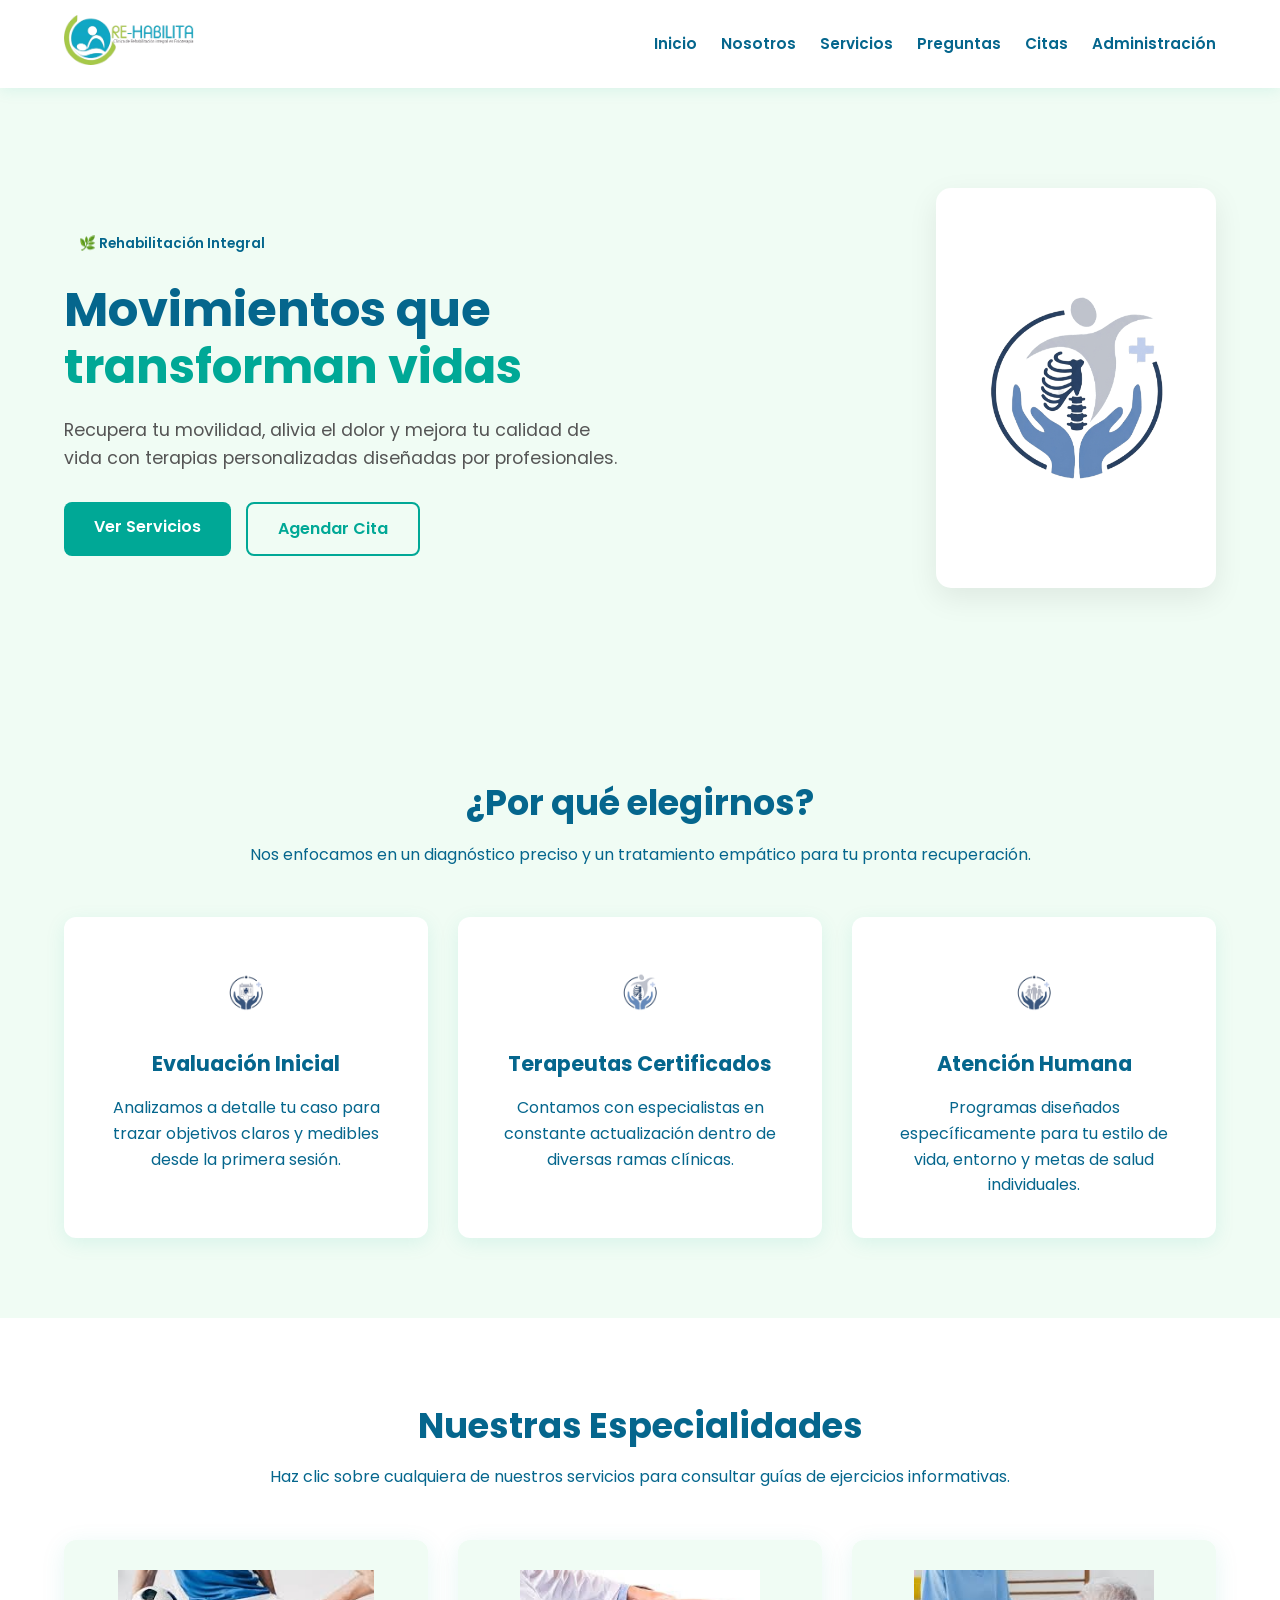
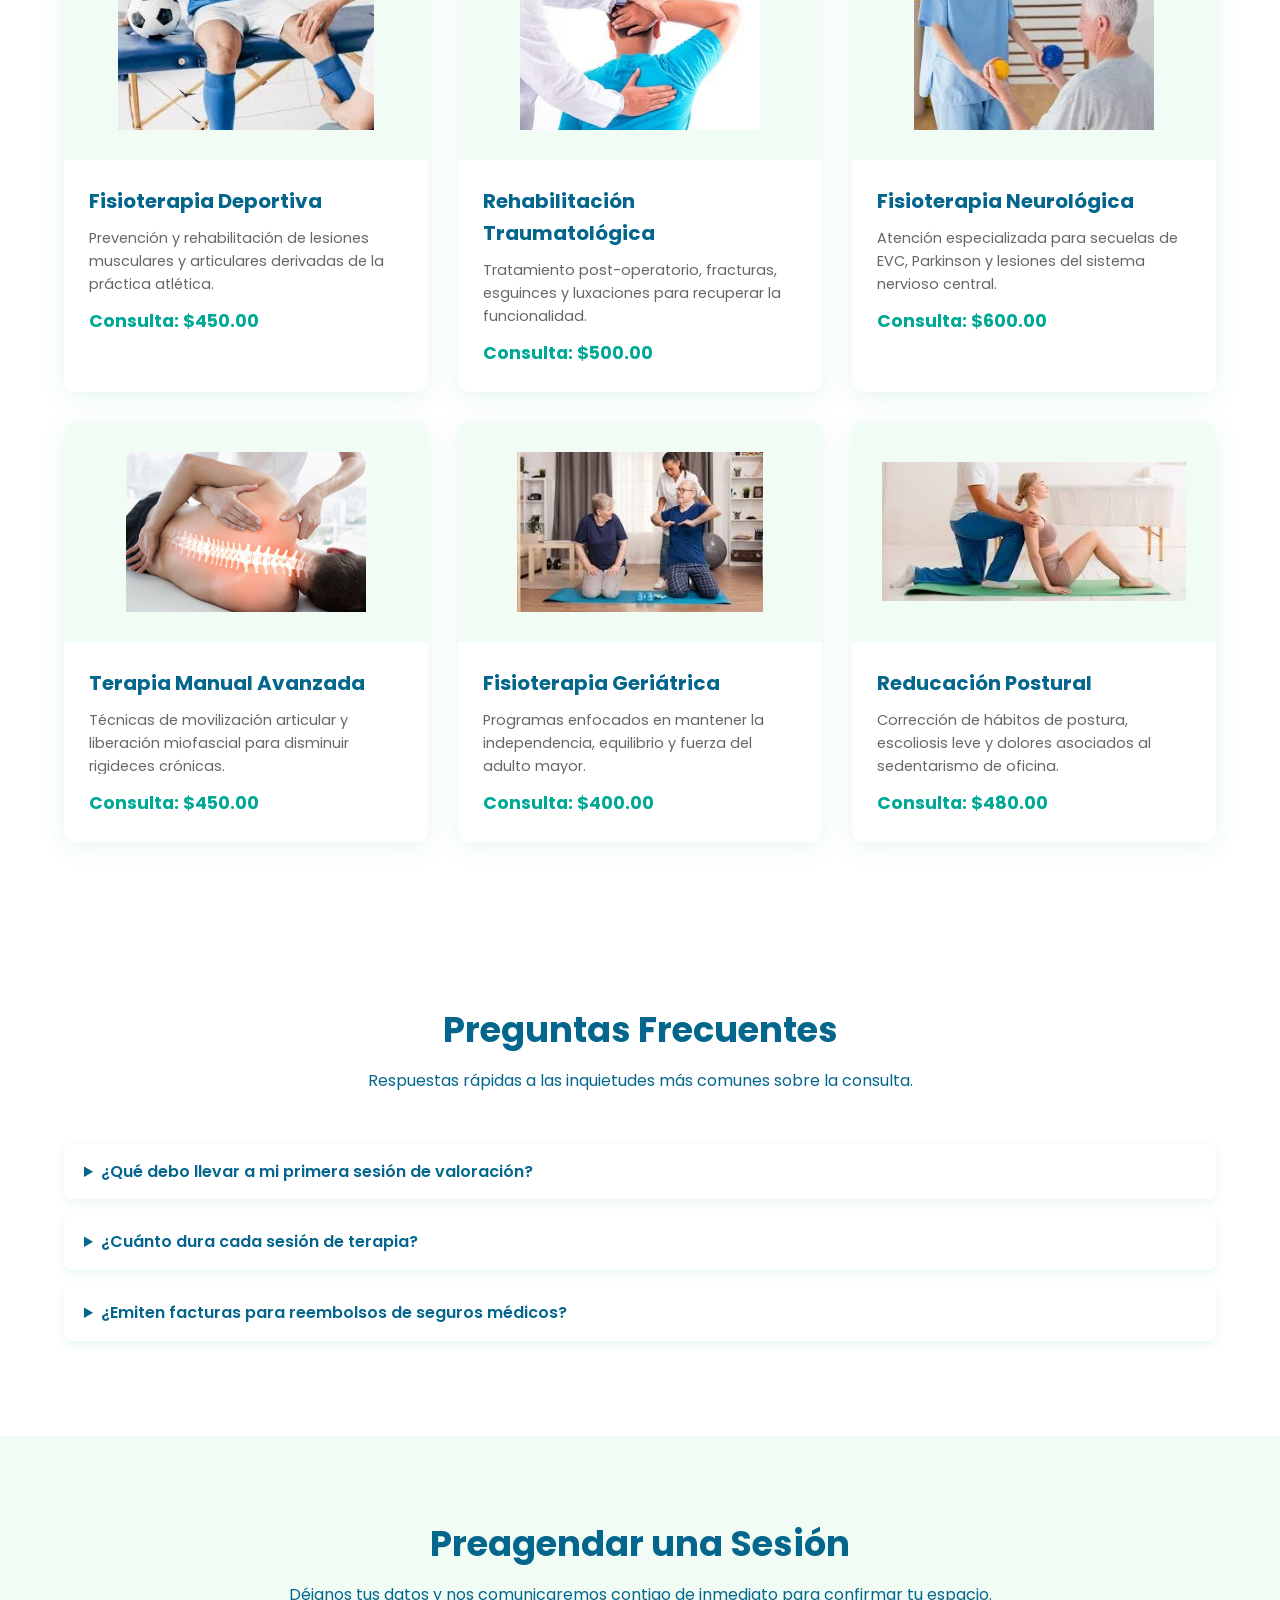
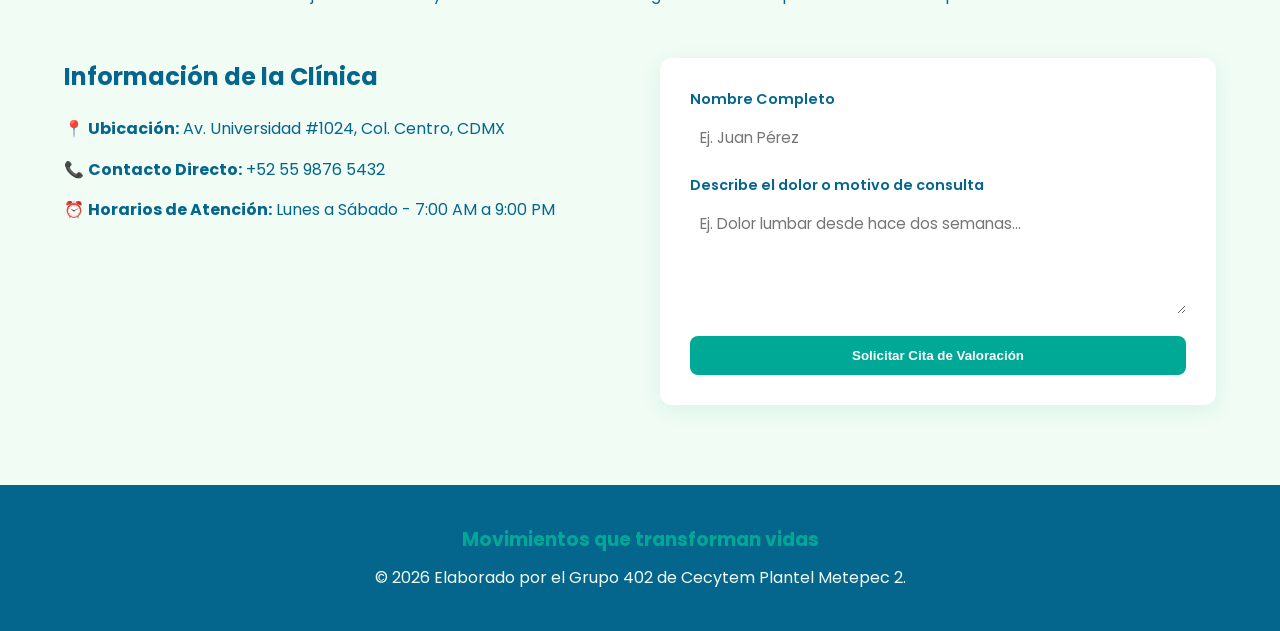
==== index.html @ 8d8dd219 "Add files via upload" ====
<!DOCTYPE html>
<html lang="es">
<head>
    <meta charset="UTF-8">
    <meta name="viewport" content="width=device-width, initial-scale=1.0">
    <title>Movimientos que transforman vidas</title>
    <link href="https://fonts.googleapis.com/css2?family=Poppins:wght@300;400;600;700&display=swap" rel="stylesheet">
    <link rel="stylesheet" href="style.css">
</head>
<body>

    <header>
        <div class="container header-content">
            <div class="logo">
                <img src="image.png" alt="Logo Clínica" class="logo-img">
            </div>
            <nav>
                <a href="#inicio">Inicio</a>
                <a href="#nosotros">Nosotros</a>
                <a href="#servicios">Servicios</a>
                <a href="#faq">Preguntas</a>
                <a href="#contacto">Citas</a>
                <a href="#" id="nav-admin">Administración</a>
            </nav>
        </div>
    </header>

    <section id="inicio" class="hero">
        <div class="container hero-container">
            <div class="hero-text">
                <span class="tag">🌿 Rehabilitación Integral</span>
                <h1>Movimientos que <br><span class="color-acento">transforman vidas</span></h1>
                <p>Recupera tu movilidad, alivia el dolor y mejora tu calidad de vida con terapias personalizadas diseñadas por profesionales.</p>
                <div class="hero-btns">
                    <a href="#servicios" class="btn btn-primary">Ver Servicios</a>
                    <a href="#contacto" class="btn btn-outline">Agendar Cita</a>
                </div>
            </div>
            <div class="hero-img">
                <a href="https://www.youtube.com/watch?v=c6lNu1JNa38" target="_blank" title="Ver video de nuestras instalaciones">
                    <img height="400" src="fisioterapeuta.png" alt="Sesión de fisioterapia interactiva" style="padding: 20px; background: var(--bg-white); border-radius: 15px;">
                </a>
            </div>
        </div>
    </section>

    <section id="nosotros" class="section bg-light">
        <div class="container">
            <div class="section-header">
                <h2 class="section-title">¿Por qué elegirnos?</h2>
                <p>Nos enfocamos en un diagnóstico preciso y un tratamiento empático para tu pronta recuperación.</p>
            </div>
            <div class="grid-3">
                <div class="benefit-card">
                    <div class="icon-wrapper">
                        <img src="sesion.png" alt="Icono Sesión" class="benefit-icon">
                    </div>
                    <h3>Evaluación Inicial</h3>
                    <p>Analizamos a detalle tu caso para trazar objetivos claros y medibles desde la primera sesión.</p>
                </div>
                <div class="benefit-card">
                    <div class="icon-wrapper">
                        <img src="fisioterapeuta.png" alt="Icono Fisioterapeuta" class="benefit-icon">
                    </div>
                    <h3>Terapeutas Certificados</h3>
                    <p>Contamos con especialistas en constante actualización dentro de diversas ramas clínicas.</p>
                </div>
                <div class="benefit-card">
                    <div class="icon-wrapper">
                        <img src="paciente.png" alt="Icono Paciente" class="benefit-icon">
                    </div>
                    <h3>Atención Humana</h3>
                    <p>Programas diseñados específicamente para tu estilo de vida, entorno y metas de salud individuales.</p>
                </div>
            </div>
        </div>
    </section>

    <section id="servicios" class="section">
        <div class="container">
            <div class="section-header">
                <h2 class="section-title">Nuestras Especialidades</h2>
                <p>Haz clic sobre cualquiera de nuestros servicios para consultar guías de ejercicios informativas.</p>
            </div>
            
            <div class="grid-3">
                <article class="card">
                    <a href="https://www.egr.es/fisioterapia-deportiva-caracteristicas/" target="_blank">
                        <div class="card-img-container">
                            <img src="deportiva.png" alt="Fisioterapia Deportiva" class="card-thumb">
                        </div>
                    </a>
                    <div class="card-body">
                        <h3>Fisioterapia Deportiva</h3>
                        <p>Prevención y rehabilitación de lesiones musculares y articulares derivadas de la práctica atlética.</p>
                        <span class="price">Consulta: $450.00</span>
                    </div>
                </article>

                <article class="card">
                    <a href="" target="_blank">
                        <div class="card-img-container">
                            <img src="traumatologica.png" alt="Rehabilitación Traumatológica" class="card-thumb">
                        </div>
                    </a>
                    <div class="card-body">
                        <h3>Rehabilitación Traumatológica</h3>
                        <p>Tratamiento post-operatorio, fracturas, esguinces y luxaciones para recuperar la funcionalidad.</p>
                        <span class="price">Consulta: $500.00</span>
                    </div>
                </article>

                <article class="card">
                    <a href="https://ejemplo.com/terapia-neurologica" target="_blank">
                        <div class="card-img-container">
                            <img src="neurologica.png" alt="Fisioterapia Neurológica" class="card-thumb">
                        </div>
                    </a>
                    <div class="card-body">
                        <h3>Fisioterapia Neurológica</h3>
                        <p>Atención especializada para secuelas de EVC, Parkinson y lesiones del sistema nervioso central.</p>
                        <span class="price">Consulta: $600.00</span>
                    </div>
                </article>

                <article class="card">
                    <a href="https://ejemplo.com/terapia-manual" target="_blank">
                        <div class="card-img-container">
                            <img src="manual.png" alt="Terapia Manual Avanzada" class="card-thumb">
                        </div>
                    </a>
                    <div class="card-body">
                        <h3>Terapia Manual Avanzada</h3>
                        <p>Técnicas de movilización articular y liberación miofascial para disminuir rigideces crónicas.</p>
                        <span class="price">Consulta: $450.00</span>
                    </div>
                </article>

                <article class="card">
                    <a href="https://ejemplo.com/fisioterapia-geriatrica" target="_blank">
                        <div class="card-img-container">
                            <img src="geriatica.png" alt="Fisioterapia Geriátrica" class="card-thumb">
                        </div>
                    </a>
                    <div class="card-body">
                        <h3>Fisioterapia Geriátrica</h3>
                        <p>Programas enfocados en mantener la independencia, equilibrio y fuerza del adulto mayor.</p>
                        <span class="price">Consulta: $400.00</span>
                    </div>
                </article>

                <article class="card">
                    <a href="https://ejemplo.com/ergonomia-postural" target="_blank">
                        <div class="card-img-container">
                            <img src="postural.png" alt="Reeducación Postural" class="card-thumb">
                        </div>
                    </a>
                    <div class="card-body">
                        <h3>Reducación Postural</h3>
                        <p>Corrección de hábitos de postura, escoliosis leve y dolores asociados al sedentarismo de oficina.</p>
                        <span class="price">Consulta: $480.00</span>
                    </div>
                </article>
            </div>
        </div>
    </section>

    <section id="faq" class="section">
        <div class="container">
            <div class="section-header">
                <h2 class="section-title">Preguntas Frecuentes</h2>
                <p>Respuestas rápidas a las inquietudes más comunes sobre la consulta.</p>
            </div>
            
            <div class="accordion">
                <details>
                    <summary>¿Qué debo llevar a mi primera sesión de valoración?</summary>
                    <p>Recomendamos asistir con ropa cómoda o deportiva que permita evaluar la zona a tratar. Si cuentas con estudios de imagen recientes (radiografías, resonancias), llévalos contigo.</p>
                </details>
                <details>
                    <summary>¿Cuánto dura cada sesión de terapia?</summary>
                    <p>Las sesiones tienen una duración aproximada de 45 a 60 minutos, dependiendo estrictamente de la complejidad del tratamiento y de las técnicas aplicadas ese día.</p>
                </details>
                <details>
                    <summary>¿Emiten facturas para reembolsos de seguros médicos?</summary>
                    <p>Sí, emitimos facturas fiscales válidas para que puedas tramitar los reembolsos correspondientes con tu aseguradora o para tus deducciones personales.</p>
                </details>
            </div>
        </div>
    </section>

    <section id="contacto" class="section bg-light">
        <div class="container">
            <div class="section-header">
                <h2 class="section-title">Preagendar una Sesión</h2>
                <p>Déjanos tus datos y nos comunicaremos contigo de inmediato para confirmar tu espacio.</p>
            </div>
            
            <div class="contacto-wrapper">
                <div class="contacto-detalles">
                    <h3>Información de la Clínica</h3>
                    <p class="info-item">📍 <strong>Ubicación:</strong> Av. Universidad #1024, Col. Centro, CDMX</p>
                    <p class="info-item">📞 <strong>Contacto Directo:</strong> +52 55 9876 5432</p>
                    <p class="info-item">⏰ <strong>Horarios de Atención:</strong> Lunes a Sábado - 7:00 AM a 9:00 PM</p>
                </div>
                
                <form class="contacto-form" onsuYbmit="event.preventDefault(); alert('¡Solicitud de cita enviada! Nos comunicaremos en breve.');">
                    <div class="form-group">
                        <label for="name">Nombre Completo</label>
                        <input type="text" id="name" placeholder="Ej. Juan Pérez" required>
                    </div>
                    <div class="form-group">
                        <label for="msg">Describe el dolor o motivo de consulta</label>
                        <textarea id="msg" rows="4" placeholder="Ej. Dolor lumbar desde hace dos semanas..." required></textarea>
                    </div>
                    <button type="submit" class="btn btn-primary" style="border:none; width:100%; cursor:pointer;">Solicitar Cita de Valoración</button>
                </form>
            </div>
        </div>
    </section>

    <footer>
        <div class="container">
            <h3 class="color-acento" style="margin-bottom: 10px;">Movimientos que transforman vidas</h3>
            <p>&copy; 2026 Elaborado por el Grupo 402 de Cecytem Plantel Metepec 2.</p>
        </div>
    </footer>

    <script>
        // Protección por contraseña para el panel de administración
        document.getElementById('nav-admin').addEventListener('click', function(e) {
            e.preventDefault();
            const password = prompt("Ingresa la contraseña de administrador:");
            if (password === "admin123") {
                window.location.href = "admin.html";
            } else if (password !== null) {
                alert("Contraseña incorrecta, acceso denegado.");
            }
        });
    </script>
</body>
</html>
---- style.css ----
:root {
    --primary: #00a896;        
    --accent: #7b2cbf;         
    --dark: #05668d;           
    --light: #f0fcf4;          
    --bg-white: #ffffff;       
    --shadow: rgba(0, 168, 150, 0.1);
}


* {
    margin: 0;
    padding: 0;
    box-sizing: border-box;
}

body {
    font-family: 'Poppins', sans-serif;
    color: var(--dark);
    background-color: var(--bg-white);
    line-height: 1.6;
}

.container {
    width: 90%;
    max-width: 1200px;
    margin: 0 auto;
}

.color-acento {
    color: var(--primary);
}

header {
    background-color: var(--bg-white);
    padding: 15px 0;
    box-shadow: 0 2px 15px var(--shadow);
    position: sticky;
    top: 0;
    z-index: 1000;
}

.header-content {
    display: flex;
    justify-content: space-between;
    align-items: center;
}

.logo-img {
    height: 50px;
    object-fit: contain;
}

nav a {
    text-decoration: none;
    color: var(--dark);
    margin-left: 20px;
    font-weight: 600;
    font-size: 0.95rem;
    transition: color 0.3s;
}

nav a:hover {
    color: var(--primary);
}

.section {
    padding: 80px 0;
}

.bg-light {
    background-color: var(--light);
}

.section-header {
    text-align: center;
    margin-bottom: 50px;
}

.section-title {
    font-size: 2.2rem;
    font-weight: 700;
    color: var(--dark);
    margin-bottom: 10px;
}

.hero {
    padding: 100px 0;
    background-color: var(--light);
}

.hero-container {
    display: flex;
    align-items: center;
    justify-content: space-between;
    gap: 40px;
}

.hero-text {
    flex: 1;
}

.tag {
    background-color: var(--primary-light);
    padding: 6px 15px;
    border-radius: 20px;
    font-size: 0.85rem;
    font-weight: 600;
    display: inline-block;
    margin-bottom: 20px;
}

.hero-text h1 {
    font-size: 3rem;
    font-weight: 700;
    line-height: 1.2;
    margin-bottom: 20px;
}

.hero-text p {
    font-size: 1.1rem;
    margin-bottom: 30px;
    color: #555;
}

.hero-btns {
    display: flex;
    gap: 15px;
}

.btn {
    display: inline-block;
    padding: 12px 30px;
    border-radius: 8px;
    text-decoration: none;
    font-weight: 600;
    transition: all 0.3s ease;
}

.btn-primary {
    background-color: var(--primary);
    color: var(--bg-white);
}

.btn-primary:hover {
    background-color: var(--primary-light);
    color: var(--dark);
    transform: translateY(-2px);
}

.btn-outline {
    border: 2px solid var(--primary);
    color: var(--primary);
}

.btn-outline:hover {
    background-color: var(--primary);
    color: var(--bg-white);
    transform: translateY(-2px);
}

.hero-img {
    flex: 1;
    text-align: right;
}

.hero-img img {
    max-width: 100%;
    border-radius: 15px;
    box-shadow: 0 10px 30px rgba(0,0,0,0.08);
    transition: transform 0.3s ease;
}

.hero-img img:hover {
    transform: scale(1.02);
}

.grid-3 {
    display: grid;
    grid-template-columns: repeat(auto-fit, minmax(300px, 1fr));
    gap: 30px;
}

.benefit-card {
    background-color: var(--bg-white);
    padding: 40px 30px;
    border-radius: 12px;
    box-shadow: 0 5px 20px var(--shadow);
    text-align: center;
    transition: transform 0.3s;
}

.benefit-card:hover {
    transform: translateY(-5px);
}

.icon-wrapper {
    margin-bottom: 20px;
    display: flex;
    justify-content: center;
    align-items: center;
}

.benefit-icon {
    height: 70px;
    object-fit: contain;
}

.benefit-card h3 {
    margin-bottom: 15px;
    font-size: 1.3rem;
}

.card {
    background-color: var(--bg-white);
    border-radius: 12px;
    overflow: hidden;
    box-shadow: 0 5px 25px var(--shadow);
    transition: transform 0.3s ease;
}

.card:hover {
    transform: translateY(-5px);
}

.card-img-container {
    background-color: var(--light);
    padding: 30px;
    display: flex;
    justify-content: center;
    align-items: center;
    height: 220px;
}

.card-thumb {
    max-height: 100%;
    max-width: 100%;
    object-fit: contain;
}

.card-body {
    padding: 25px;
}

.card-body h3 {
    font-size: 1.25rem;
    margin-bottom: 10px;
}

.card-body p {
    font-size: 0.9rem;
    color: #666;
    margin-bottom: 15px;
    height: 65px;
    overflow: hidden;
}

.price {
    display: block;
    font-weight: 700;
    color: var(--primary);
    font-size: 1.1rem;
}

.crud-superior {
    display: grid;
    grid-template-columns: 2fr 1fr;
    gap: 30px;
    margin-bottom: 40px;
}

.crud-form-box {
    background: var(--bg-white);
    padding: 30px;
    border-radius: 12px;
    box-shadow: 0 5px 20px var(--shadow);
}

.form-group {
    margin-bottom: 15px;
}

.form-group label {
    display: block;
    font-weight: 600;
    margin-bottom: 5px;
    font-size: 0.9rem;
}

.form-group input, .crud-select, .form-group textarea {
    width: 100%;
    padding: 10px;
    border: 1px solid var(--primary-light);
    border-radius: 6px;
    font-family: inherit;
    font-size: 0.95rem;
    color: var(--dark);
}

.crud-img-box {
    background: var(--bg-white);
    padding: 30px;
    border-radius: 12px;
    box-shadow: 0 5px 20px var(--shadow);
    display: flex;
    flex-direction: column;
}

.img-preview-placeholder {
    border: 2px dashed var(--primary-light);
    border-radius: 8px;
    flex: 1;
    display: flex;
    flex-direction: column;
    justify-content: center;
    align-items: center;
    text-align: center;
    padding: 20px;
    background: var(--light);
}

.crud-inferior {
    background: var(--bg-white);
    padding: 30px;
    border-radius: 12px;
    box-shadow: 0 5px 20px var(--shadow);
}

.table-responsive {
    overflow-x: auto;
}

.crud-table {
    width: 100%;
    border-collapse: collapse;
    text-align: left;
}

.crud-table th, .crud-table td {
    padding: 12px 15px;
    border-bottom: 1px solid var(--light);
}

.crud-table th {
    background-color: var(--light);
    color: var(--dark);
    font-weight: 600;
}

.btn-crud-action {
    padding: 6px 12px;
    border: none;
    border-radius: 4px;
    cursor: pointer;
    font-weight: 600;
    font-size: 0.8rem;
    margin-right: 5px;
}

.btn-edit {
    background-color: var(--primary-light);
    color: var(--dark);
}

.btn-delete {
    background-color: #ebe6d8;
    color: #a34b43;
}

.accordion details {
    background: var(--bg-white);
    padding: 15px 20px;
    border-radius: 8px;
    margin-bottom: 15px;
    box-shadow: 0 3px 10px var(--shadow);
}

.accordion summary {
    font-weight: 600;
    cursor: pointer;
    outline: none;
    user-select: none;
}

.accordion p {
    margin-top: 10px;
    font-size: 0.95rem;
    color: #555;
}

.contacto-wrapper {
    display: grid;
    grid-template-columns: 1fr 1fr;
    gap: 40px;
}

.contacto-detalles h3 {
    font-size: 1.5rem;
    margin-bottom: 20px;
}

.info-item {
    margin-bottom: 15px;
    font-size: 1rem;
}

.contacto-form {
    background: var(--bg-white);
    padding: 30px;
    border-radius: 12px;
    box-shadow: 0 5px 20px var(--shadow);
}

footer {
    background-color: var(--dark);
    color: var(--light);
    padding: 40px 0;
    text-align: center;
}

@media (max-width: 768px) {
    .hero-container, .crud-superior, .contacto-wrapper {
        flex-direction: column;
        grid-template-columns: 1fr;
    }
    .header-content {
        flex-direction: column;
        gap: 15px;
    }
    nav a {
        margin: 0 10px;
    }
}
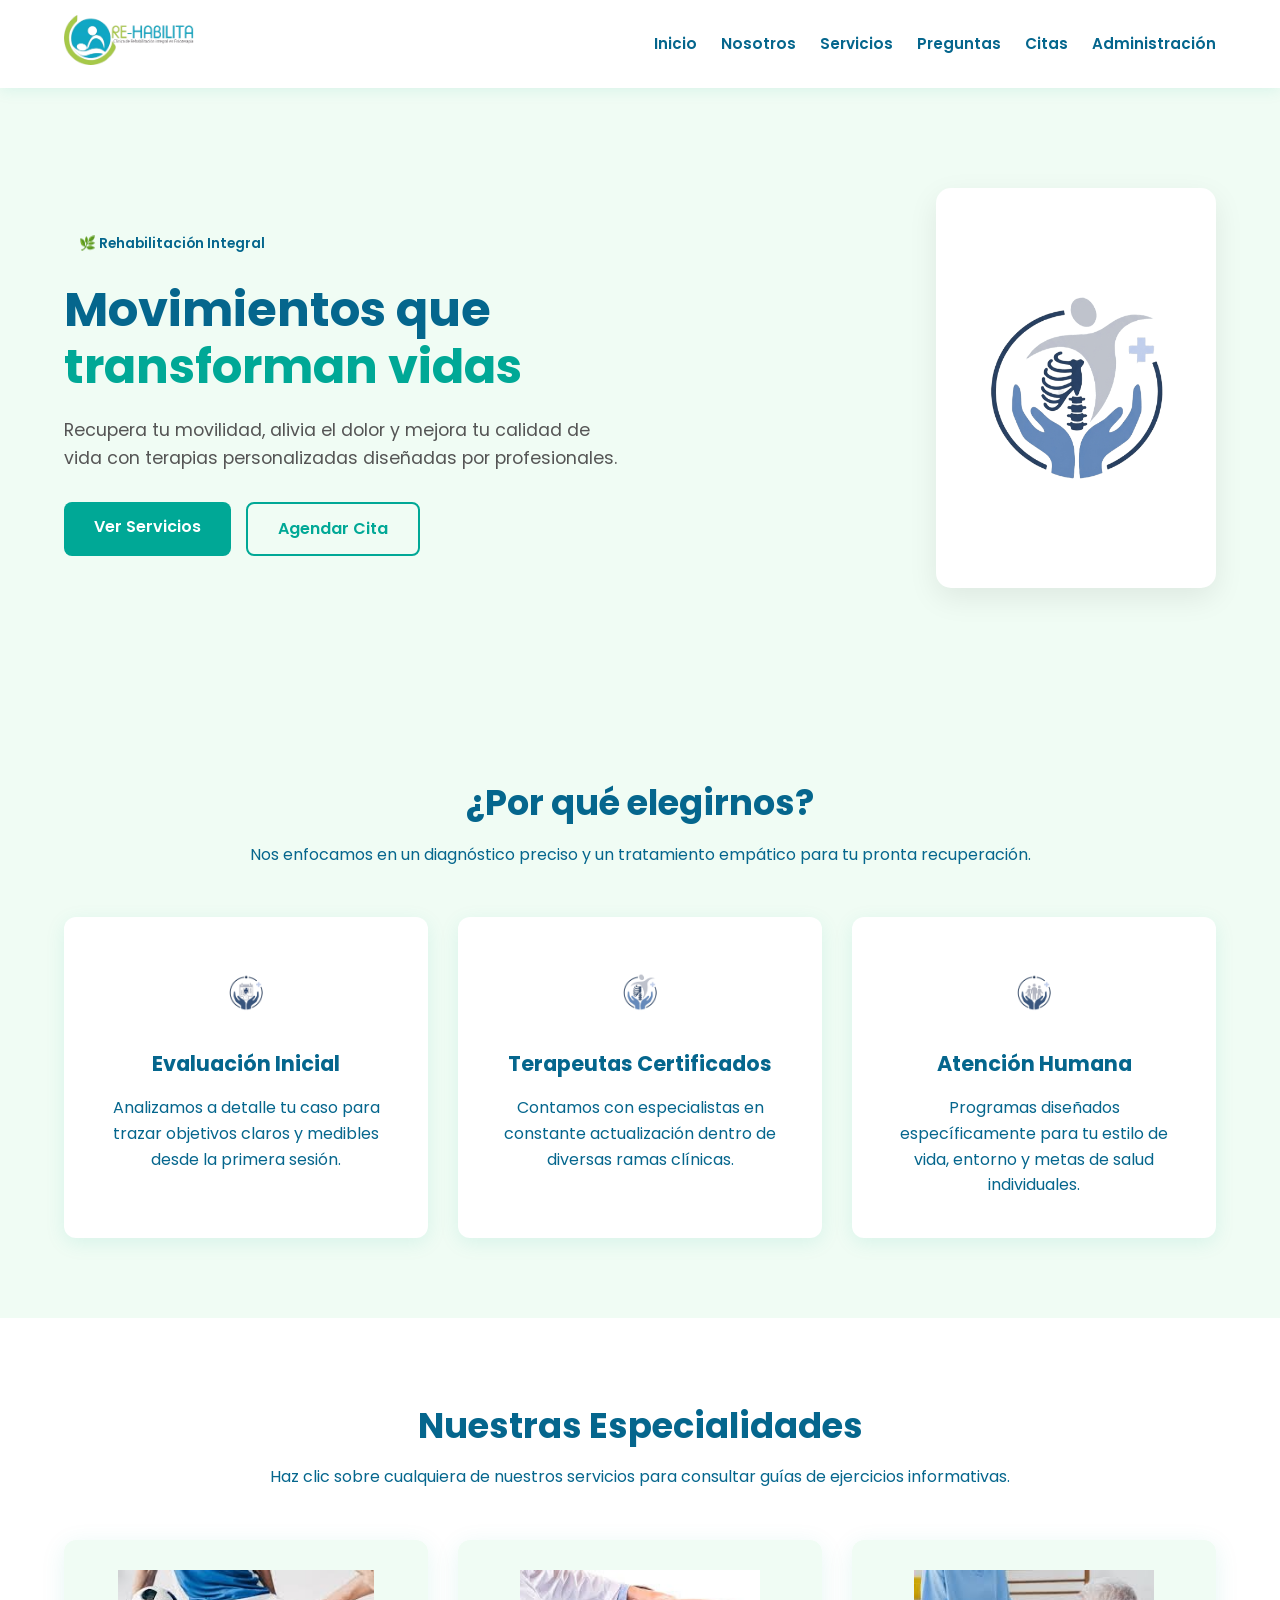
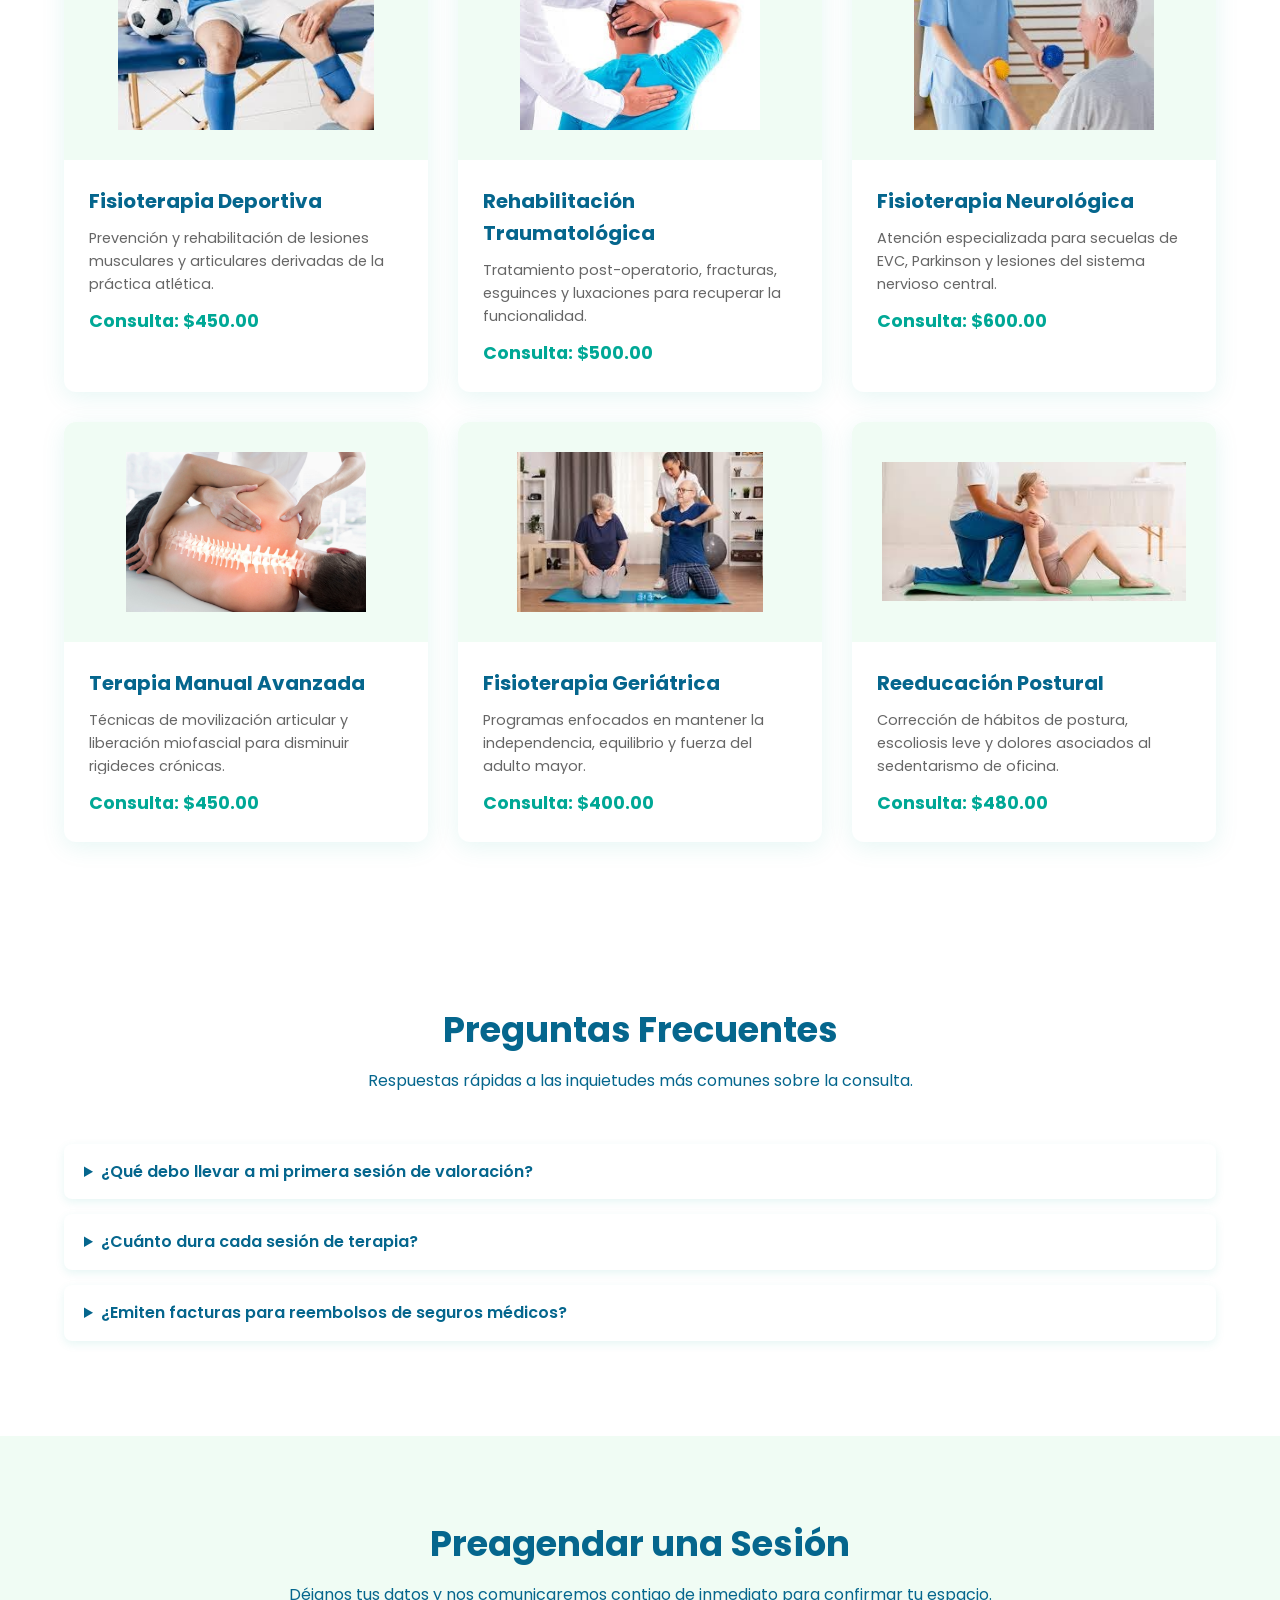
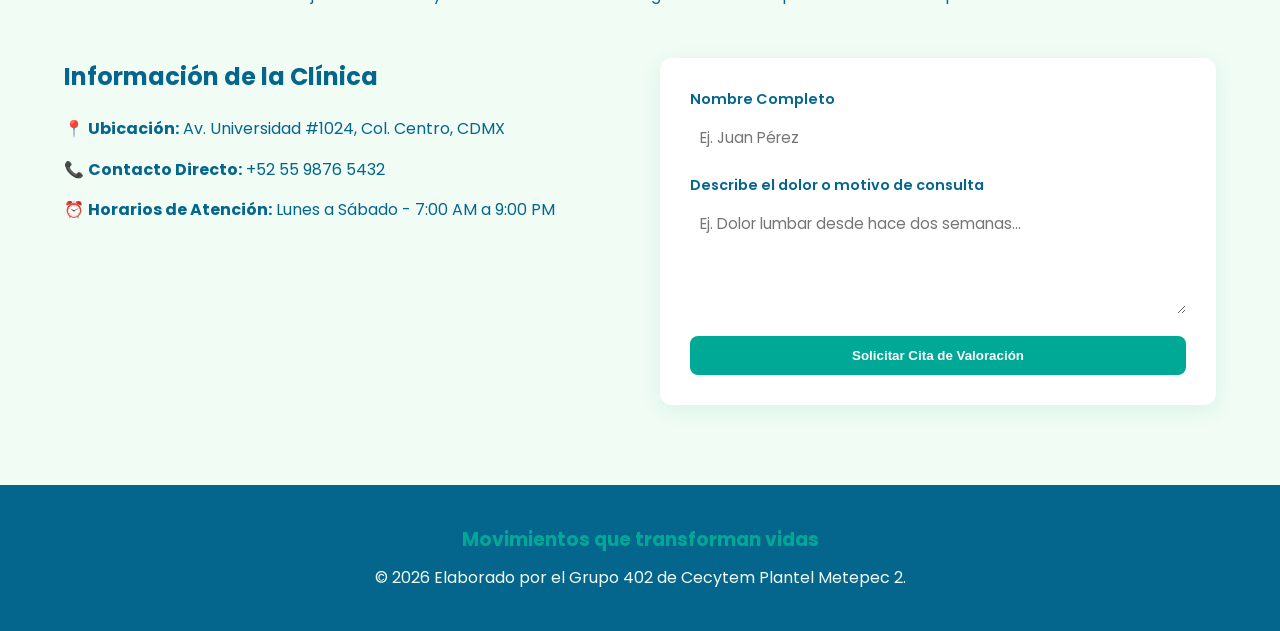
==== commit 2fb94555: "Update links and fix form submission attribute" ====
--- a/index.html
+++ b/index.html
@@ -98,7 +98,7 @@
                 </article>
 
                 <article class="card">
-                    <a href="" target="_blank">
+                    <a href="https://www.elsevier.es/es-revista-fisioterapia-146-articulo-fisioterapia-traumatologica-un-reto-profesional-13048348" target="_blank">
                         <div class="card-img-container">
                             <img src="traumatologica.png" alt="Rehabilitación Traumatológica" class="card-thumb">
                         </div>
@@ -111,7 +111,7 @@
                 </article>
 
                 <article class="card">
-                    <a href="https://ejemplo.com/terapia-neurologica" target="_blank">
+                    <a href="https://www.rhbneuromad.com/que-es-la-fisioterapia-neurologica/" target="_blank">
                         <div class="card-img-container">
                             <img src="neurologica.png" alt="Fisioterapia Neurológica" class="card-thumb">
                         </div>
@@ -124,7 +124,7 @@
                 </article>
 
                 <article class="card">
-                    <a href="https://ejemplo.com/terapia-manual" target="_blank">
+                    <a href="https://www.fisioterapia-online.com/articulos/que-es-la-terapia-manual-y-cuales-son-sus-beneficios" target="_blank">
                         <div class="card-img-container">
                             <img src="manual.png" alt="Terapia Manual Avanzada" class="card-thumb">
                         </div>
@@ -137,7 +137,7 @@
                 </article>
 
                 <article class="card">
-                    <a href="https://ejemplo.com/fisioterapia-geriatrica" target="_blank">
+                    <a href="https://www.aefi.net/fisioterapiageriatrica.aspx" target="_blank">
                         <div class="card-img-container">
                             <img src="geriatica.png" alt="Fisioterapia Geriátrica" class="card-thumb">
                         </div>
@@ -150,13 +150,13 @@
                 </article>
 
                 <article class="card">
-                    <a href="https://ejemplo.com/ergonomia-postural" target="_blank">
+                    <a href="https://www.sanitas.es/biblioteca-de-salud/lesiones/prevencion-recuperacion/rpg-reeducacion-postural" target="_blank">
                         <div class="card-img-container">
                             <img src="postural.png" alt="Reeducación Postural" class="card-thumb">
                         </div>
                     </a>
                     <div class="card-body">
-                        <h3>Reducación Postural</h3>
+                        <h3>Reeducación Postural</h3>
                         <p>Corrección de hábitos de postura, escoliosis leve y dolores asociados al sedentarismo de oficina.</p>
                         <span class="price">Consulta: $480.00</span>
                     </div>
@@ -204,7 +204,7 @@
                     <p class="info-item">⏰ <strong>Horarios de Atención:</strong> Lunes a Sábado - 7:00 AM a 9:00 PM</p>
                 </div>
                 
-                <form class="contacto-form" onsuYbmit="event.preventDefault(); alert('¡Solicitud de cita enviada! Nos comunicaremos en breve.');">
+                <form class="contacto-form" onSubmit="event.preventDefault(); alert('¡Solicitud de cita enviada! Nos comunicaremos en breve.');">
                     <div class="form-group">
                         <label for="name">Nombre Completo</label>
                         <input type="text" id="name" placeholder="Ej. Juan Pérez" required>
@@ -239,4 +239,4 @@
         });
     </script>
 </body>
-</html>+</html>
